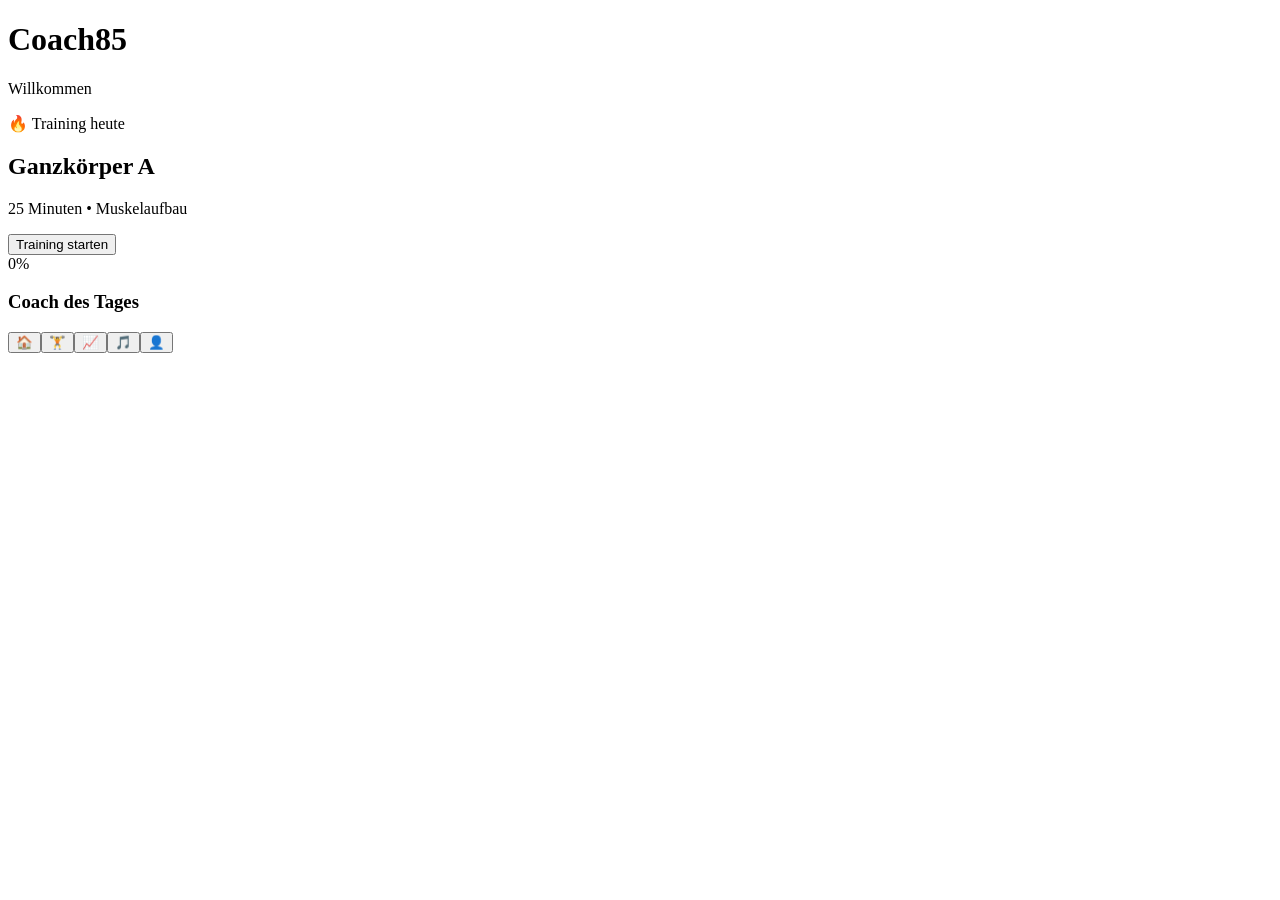
==== index.html @ 0d10506b "Add files via upload" ====
<!DOCTYPE html><html lang="de"><head><meta charset="UTF-8"><meta name="viewport" content="width=device-width,initial-scale=1"><title>Coach85</title><link rel="manifest" href="manifest.json"><link rel="stylesheet" href="css/style.css"><link rel="stylesheet" href="css/dashboard.css"></head><body><header id="appHeader"><h1>Coach85</h1><p id="greeting">Willkommen</p><span id="today"></span></header><main id="dashboard"><section id="heroCard"><div><span class="badge">🔥 Training heute</span><h2>Ganzkörper A</h2><p>25 Minuten • Muskelaufbau</p><button id="startTraining">Training starten</button></div><div id="progressRing"><span>0%</span></div></section><section id="quickActions"></section><section id="statsGrid"></section><section id="coachCard"><h3>Coach des Tages</h3><p id="coachTip"></p></section></main><nav id="bottomNavigation"><button class="active">🏠</button><button>🏋️</button><button>📈</button><button>🎵</button><button>👤</button></nav><script src="js/dashboard.js"></script><script src="js/app.js"></script></body></html>
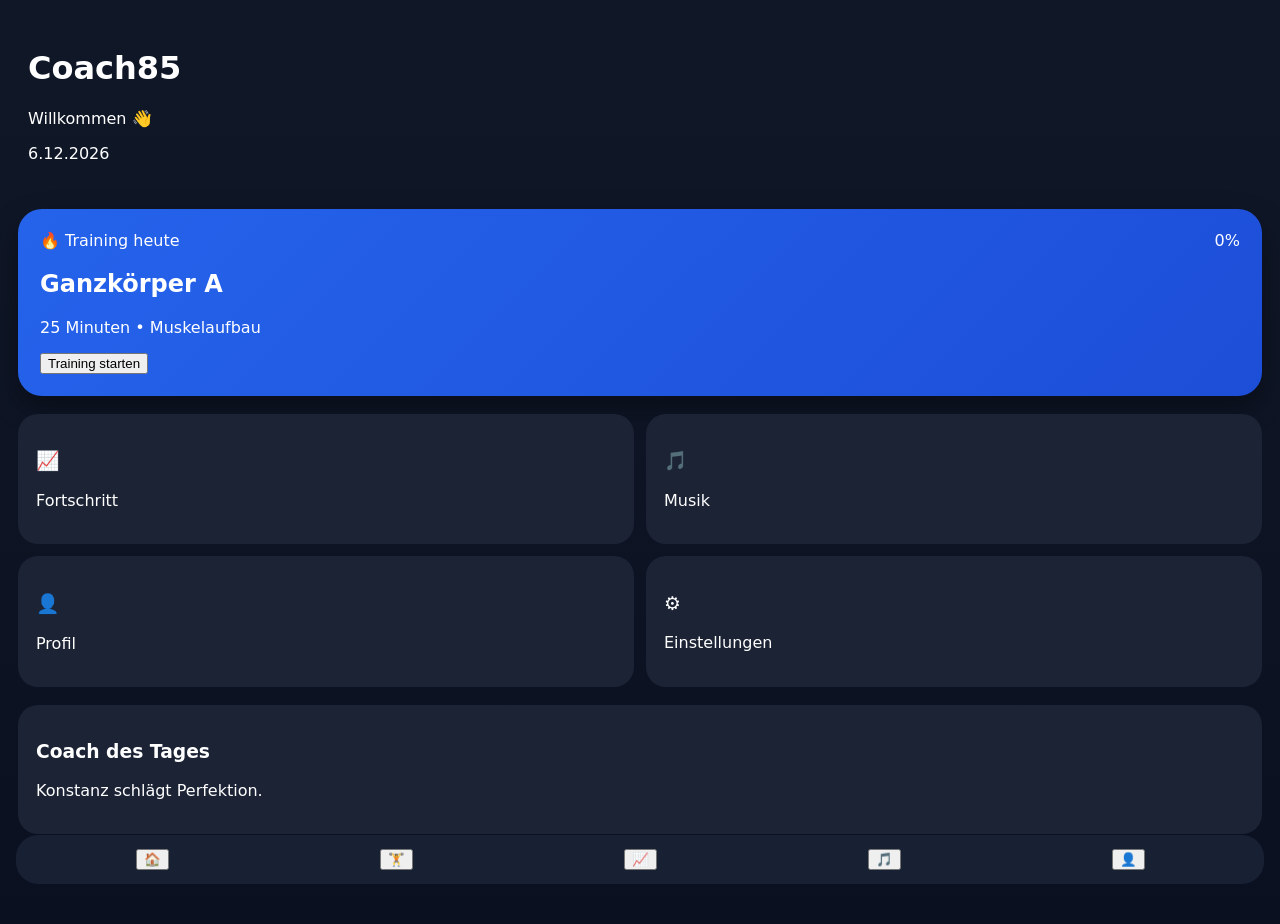
==== commit 30ce628b: "Add files via upload" ====
--- a/index.html
+++ b/index.html
@@ -1 +1 @@
-<!DOCTYPE html><html lang="de"><head><meta charset="UTF-8"><meta name="viewport" content="width=device-width,initial-scale=1"><title>Coach85</title><link rel="manifest" href="manifest.json"><link rel="stylesheet" href="css/style.css"><link rel="stylesheet" href="css/dashboard.css"></head><body><header id="appHeader"><h1>Coach85</h1><p id="greeting">Willkommen</p><span id="today"></span></header><main id="dashboard"><section id="heroCard"><div><span class="badge">🔥 Training heute</span><h2>Ganzkörper A</h2><p>25 Minuten • Muskelaufbau</p><button id="startTraining">Training starten</button></div><div id="progressRing"><span>0%</span></div></section><section id="quickActions"></section><section id="statsGrid"></section><section id="coachCard"><h3>Coach des Tages</h3><p id="coachTip"></p></section></main><nav id="bottomNavigation"><button class="active">🏠</button><button>🏋️</button><button>📈</button><button>🎵</button><button>👤</button></nav><script src="js/dashboard.js"></script><script src="js/app.js"></script></body></html>+<!DOCTYPE html><html lang='de'><head><meta charset='UTF-8'><meta name='viewport' content='width=device-width,initial-scale=1'><title>Coach85</title><link rel='manifest' href='manifest.json'><link rel='stylesheet' href='style.css'><link rel='stylesheet' href='dashboard.css'></head><body><header id='appHeader'><h1>Coach85</h1><p id='greeting'>Willkommen</p><span id='today'></span></header><main id='dashboard'><section id='heroCard'><div><span class='badge'>🔥 Training heute</span><h2>Ganzkörper A</h2><p>25 Minuten • Muskelaufbau</p><button id='startTraining'>Training starten</button></div><div id='progressRing'>0%</div></section><section id='quickActions'></section><section id='statsGrid'></section><section id='coachCard'><h3>Coach des Tages</h3><p id='coachTip'></p></section></main><nav id='bottomNavigation'><button class='active'>🏠</button><button>🏋️</button><button>📈</button><button>🎵</button><button>👤</button></nav><script src='dashboard.js'></script><script src='app.js'></script></body></html>
--- a/style.css
+++ b/style.css
@@ -0,0 +1 @@
+:root{--bg:#0b1020;--card:#1b2335;--a:#3b82f6}body{margin:0;background:linear-gradient(#101828,#0b1020);color:#fff;font-family:system-ui}#appHeader{padding:28px}#dashboard{padding:18px 18px 90px}#heroCard{display:flex;justify-content:space-between;background:linear-gradient(135deg,#2563eb,#1d4ed8);padding:22px;border-radius:24px}#quickActions,#statsGrid{display:grid;grid-template-columns:repeat(2,1fr);gap:12px;margin-top:18px}.card,#coachCard{background:var(--card);padding:18px;border-radius:20px}#bottomNavigation{position:fixed;left:16px;right:16px;bottom:16px;display:flex;justify-content:space-around;background:#182033;padding:14px;border-radius:22px}
--- a/dashboard.css
+++ b/dashboard.css
@@ -0,0 +1 @@
+#heroCard{box-shadow:0 12px 28px rgba(0,0,0,.35)}.card{transition:.2s}.card:hover{transform:translateY(-2px)}
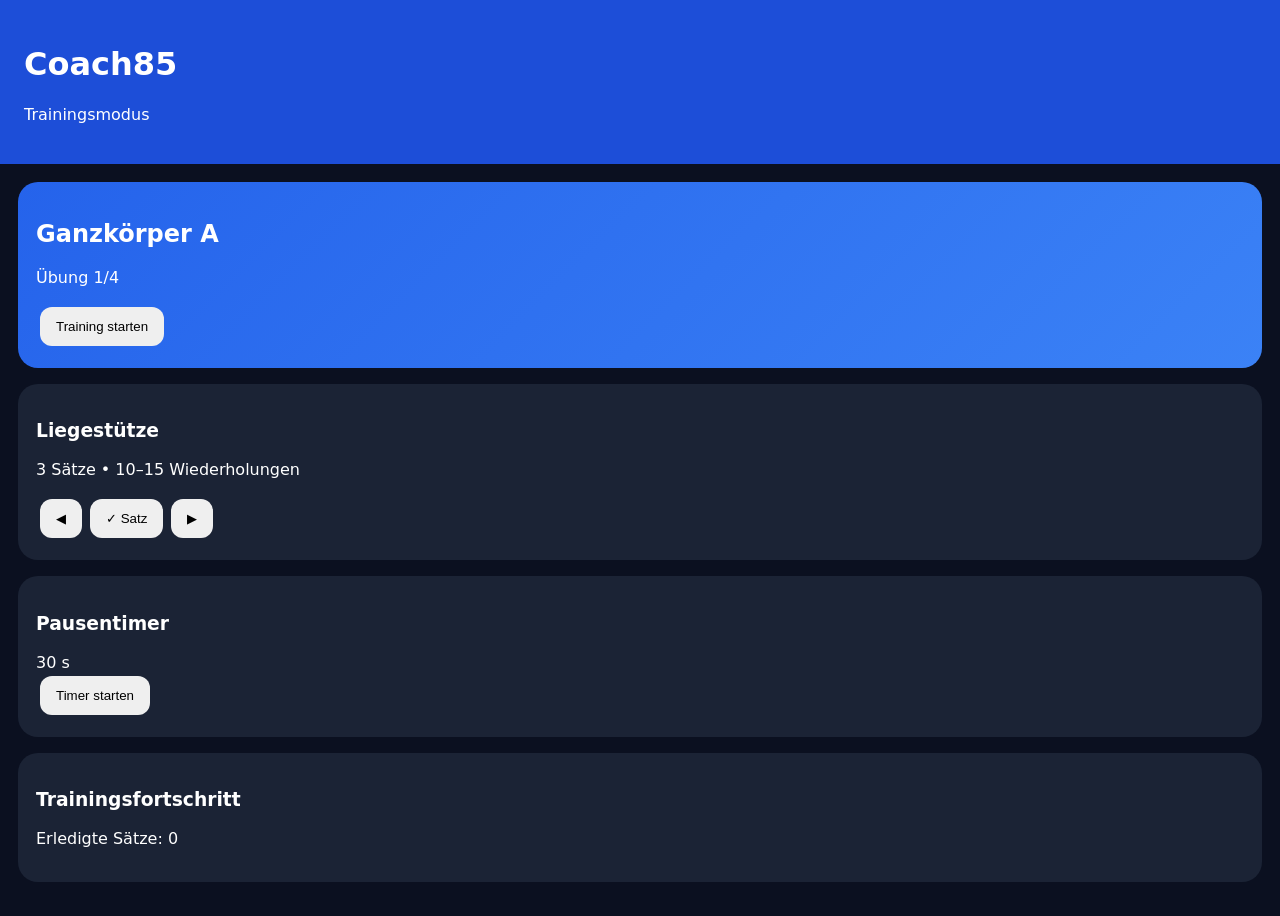
==== commit d8143990: "Add files via upload" ====
--- a/index.html
+++ b/index.html
@@ -1 +1 @@
-<!DOCTYPE html><html lang='de'><head><meta charset='UTF-8'><meta name='viewport' content='width=device-width,initial-scale=1'><title>Coach85</title><link rel='manifest' href='manifest.json'><link rel='stylesheet' href='style.css'><link rel='stylesheet' href='dashboard.css'></head><body><header id='appHeader'><h1>Coach85</h1><p id='greeting'>Willkommen</p><span id='today'></span></header><main id='dashboard'><section id='heroCard'><div><span class='badge'>🔥 Training heute</span><h2>Ganzkörper A</h2><p>25 Minuten • Muskelaufbau</p><button id='startTraining'>Training starten</button></div><div id='progressRing'>0%</div></section><section id='quickActions'></section><section id='statsGrid'></section><section id='coachCard'><h3>Coach des Tages</h3><p id='coachTip'></p></section></main><nav id='bottomNavigation'><button class='active'>🏠</button><button>🏋️</button><button>📈</button><button>🎵</button><button>👤</button></nav><script src='dashboard.js'></script><script src='app.js'></script></body></html>+<!DOCTYPE html><html lang='de'><head><meta charset='UTF-8'><meta name='viewport' content='width=device-width,initial-scale=1'><title>Coach85 Modul2</title><link rel='stylesheet' href='style.css'><link rel='stylesheet' href='dashboard.css'></head><body><header id='appHeader'><h1>Coach85</h1><p>Trainingsmodus</p></header><main><section id='heroCard'><h2>Ganzkörper A</h2><p>Übung <span id='current'>1</span>/4</p><button id='startTraining'>Training starten</button></section><section class='card'><h3 id='exerciseName'>Liegestütze</h3><p>3 Sätze • 10–15 Wiederholungen</p><div><button id='prev'>◀</button><button id='done'>✓ Satz</button><button id='next'>▶</button></div></section><section class='card'><h3>Pausentimer</h3><div id='timer'>30 s</div><button id='startTimer'>Timer starten</button></section><section class='card'><h3>Trainingsfortschritt</h3><p>Erledigte Sätze: <span id='setsDone'>0</span></p></section></main><script src='training.js'></script><script src='app.js'></script></body></html>
--- a/style.css
+++ b/style.css
@@ -1 +1 @@
-:root{--bg:#0b1020;--card:#1b2335;--a:#3b82f6}body{margin:0;background:linear-gradient(#101828,#0b1020);color:#fff;font-family:system-ui}#appHeader{padding:28px}#dashboard{padding:18px 18px 90px}#heroCard{display:flex;justify-content:space-between;background:linear-gradient(135deg,#2563eb,#1d4ed8);padding:22px;border-radius:24px}#quickActions,#statsGrid{display:grid;grid-template-columns:repeat(2,1fr);gap:12px;margin-top:18px}.card,#coachCard{background:var(--card);padding:18px;border-radius:20px}#bottomNavigation{position:fixed;left:16px;right:16px;bottom:16px;display:flex;justify-content:space-around;background:#182033;padding:14px;border-radius:22px}+body{margin:0;font-family:system-ui;background:#0b1020;color:#fff}#appHeader{padding:24px;background:#1d4ed8}main{padding:18px}.card,#heroCard{background:#1b2335;padding:18px;border-radius:20px;margin-bottom:16px}button{padding:12px 16px;border:none;border-radius:12px;margin:4px}
--- a/dashboard.css
+++ b/dashboard.css
@@ -1 +1 @@
-#heroCard{box-shadow:0 12px 28px rgba(0,0,0,.35)}.card{transition:.2s}.card:hover{transform:translateY(-2px)}+#heroCard{background:linear-gradient(135deg,#2563eb,#3b82f6)}
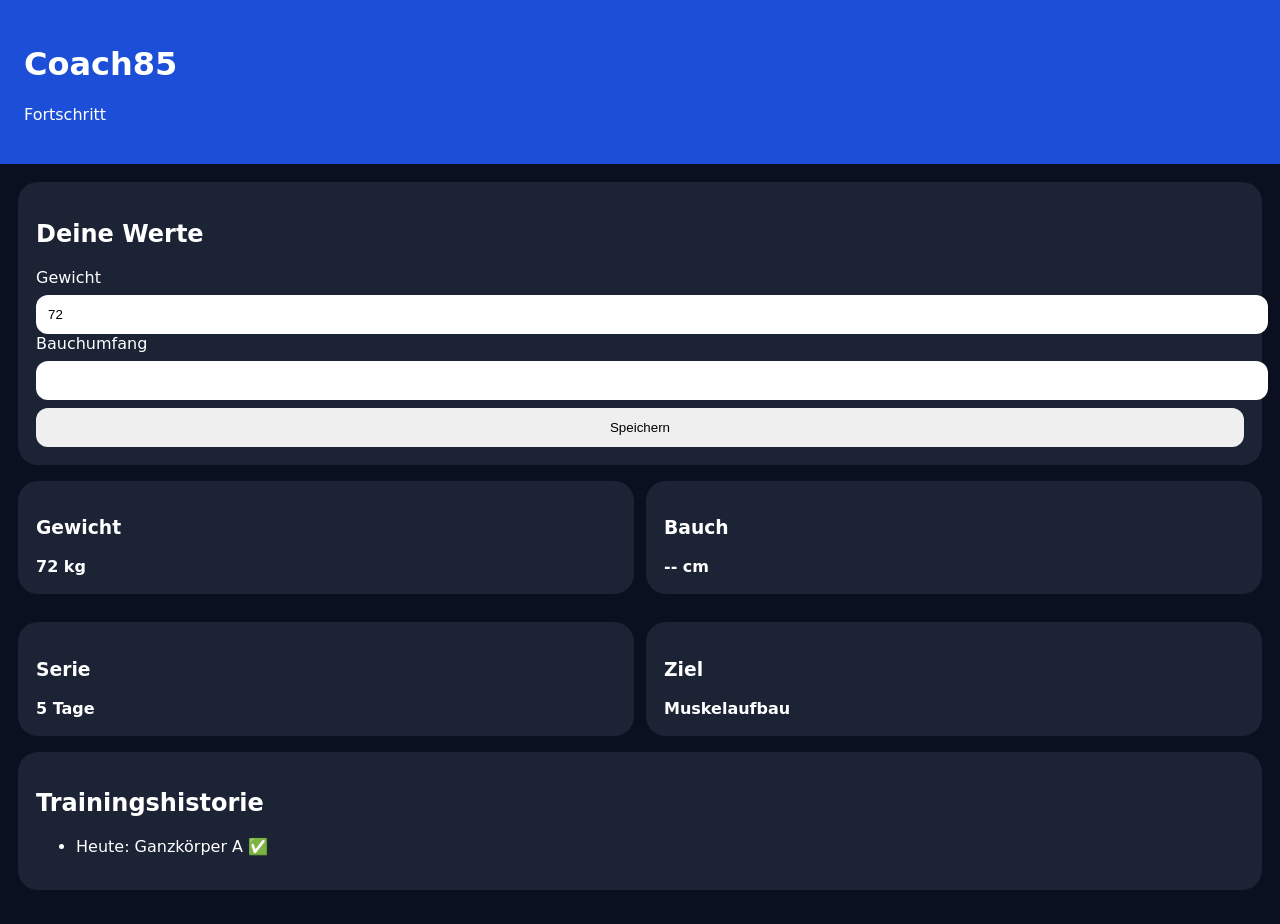
==== commit 9361ae4a: "Add files via upload" ====
--- a/index.html
+++ b/index.html
@@ -1 +1 @@
-<!DOCTYPE html><html lang='de'><head><meta charset='UTF-8'><meta name='viewport' content='width=device-width,initial-scale=1'><title>Coach85 Modul2</title><link rel='stylesheet' href='style.css'><link rel='stylesheet' href='dashboard.css'></head><body><header id='appHeader'><h1>Coach85</h1><p>Trainingsmodus</p></header><main><section id='heroCard'><h2>Ganzkörper A</h2><p>Übung <span id='current'>1</span>/4</p><button id='startTraining'>Training starten</button></section><section class='card'><h3 id='exerciseName'>Liegestütze</h3><p>3 Sätze • 10–15 Wiederholungen</p><div><button id='prev'>◀</button><button id='done'>✓ Satz</button><button id='next'>▶</button></div></section><section class='card'><h3>Pausentimer</h3><div id='timer'>30 s</div><button id='startTimer'>Timer starten</button></section><section class='card'><h3>Trainingsfortschritt</h3><p>Erledigte Sätze: <span id='setsDone'>0</span></p></section></main><script src='training.js'></script><script src='app.js'></script></body></html>+<!doctype html><html lang='de'><head><meta charset='utf-8'><meta name='viewport' content='width=device-width,initial-scale=1'><title>Coach85 Modul3</title><link rel='stylesheet' href='style.css'></head><body><header><h1>Coach85</h1><p>Fortschritt</p></header><main><section class='card'><h2>Deine Werte</h2><label>Gewicht <input id='weight' type='number' value='72'></label><label>Bauchumfang <input id='waist' type='number'></label><button id='save'>Speichern</button></section><section class='grid'><div class='card'><h3>Gewicht</h3><strong id='wOut'>72 kg</strong></div><div class='card'><h3>Bauch</h3><strong id='waOut'>-- cm</strong></div><div class='card'><h3>Serie</h3><strong id='streak'>5 Tage</strong></div><div class='card'><h3>Ziel</h3><strong>Muskelaufbau</strong></div></section><section class='card'><h2>Trainingshistorie</h2><ul id='history'><li>Heute: Ganzkörper A ✅</li></ul></section></main><script src='progress.js'></script></body></html>
--- a/style.css
+++ b/style.css
@@ -1 +1 @@
-body{margin:0;font-family:system-ui;background:#0b1020;color:#fff}#appHeader{padding:24px;background:#1d4ed8}main{padding:18px}.card,#heroCard{background:#1b2335;padding:18px;border-radius:20px;margin-bottom:16px}button{padding:12px 16px;border:none;border-radius:12px;margin:4px}+body{margin:0;background:#0b1020;color:#fff;font-family:system-ui}header{padding:24px;background:#1d4ed8}main{padding:18px}.card{background:#1b2335;border-radius:20px;padding:18px;margin-bottom:16px}.grid{display:grid;grid-template-columns:1fr 1fr;gap:12px}input,button{width:100%;padding:12px;margin-top:8px;border-radius:12px;border:none}
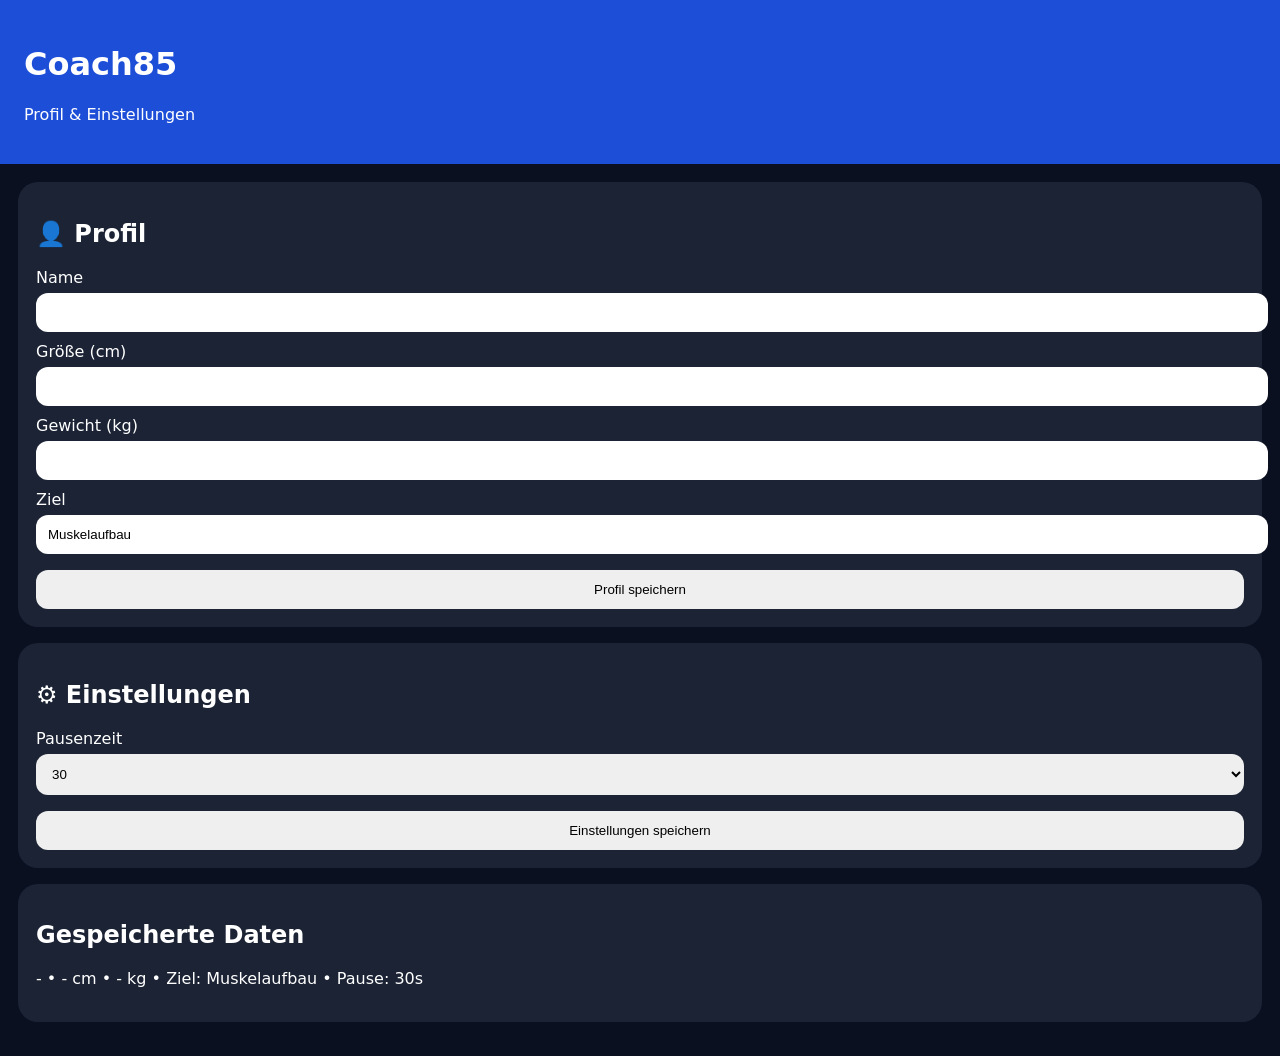
==== commit 5d564187: "Add files via upload" ====
--- a/index.html
+++ b/index.html
@@ -1 +1 @@
-<!doctype html><html lang='de'><head><meta charset='utf-8'><meta name='viewport' content='width=device-width,initial-scale=1'><title>Coach85 Modul3</title><link rel='stylesheet' href='style.css'></head><body><header><h1>Coach85</h1><p>Fortschritt</p></header><main><section class='card'><h2>Deine Werte</h2><label>Gewicht <input id='weight' type='number' value='72'></label><label>Bauchumfang <input id='waist' type='number'></label><button id='save'>Speichern</button></section><section class='grid'><div class='card'><h3>Gewicht</h3><strong id='wOut'>72 kg</strong></div><div class='card'><h3>Bauch</h3><strong id='waOut'>-- cm</strong></div><div class='card'><h3>Serie</h3><strong id='streak'>5 Tage</strong></div><div class='card'><h3>Ziel</h3><strong>Muskelaufbau</strong></div></section><section class='card'><h2>Trainingshistorie</h2><ul id='history'><li>Heute: Ganzkörper A ✅</li></ul></section></main><script src='progress.js'></script></body></html>+<!doctype html><html lang='de'><head><meta charset='utf-8'><meta name='viewport' content='width=device-width,initial-scale=1'><title>Coach85 Modul4</title><link rel='stylesheet' href='style.css'></head><body><header><h1>Coach85</h1><p>Profil & Einstellungen</p></header><main><section class='card'><h2>👤 Profil</h2><label>Name<input id='name'></label><label>Größe (cm)<input id='height' type='number'></label><label>Gewicht (kg)<input id='weight' type='number'></label><label>Ziel<input id='goal' value='Muskelaufbau'></label><button id='saveProfile'>Profil speichern</button></section><section class='card'><h2>⚙️ Einstellungen</h2><label>Pausenzeit<select id='pause'><option>30</option><option>60</option><option>90</option></select></label><button id='saveSettings'>Einstellungen speichern</button></section><section class='card'><h2>Gespeicherte Daten</h2><p id='summary'>Noch keine Daten.</p></section></main><script src='profile.js'></script></body></html>
--- a/style.css
+++ b/style.css
@@ -1 +1 @@
-body{margin:0;background:#0b1020;color:#fff;font-family:system-ui}header{padding:24px;background:#1d4ed8}main{padding:18px}.card{background:#1b2335;border-radius:20px;padding:18px;margin-bottom:16px}.grid{display:grid;grid-template-columns:1fr 1fr;gap:12px}input,button{width:100%;padding:12px;margin-top:8px;border-radius:12px;border:none}+body{margin:0;background:#0b1020;color:#fff;font-family:system-ui}header{padding:24px;background:#1d4ed8}main{padding:18px}.card{background:#1b2335;border-radius:20px;padding:18px;margin-bottom:16px}label{display:block;margin:10px 0}input,select,button{width:100%;padding:12px;border:none;border-radius:12px;margin-top:6px}
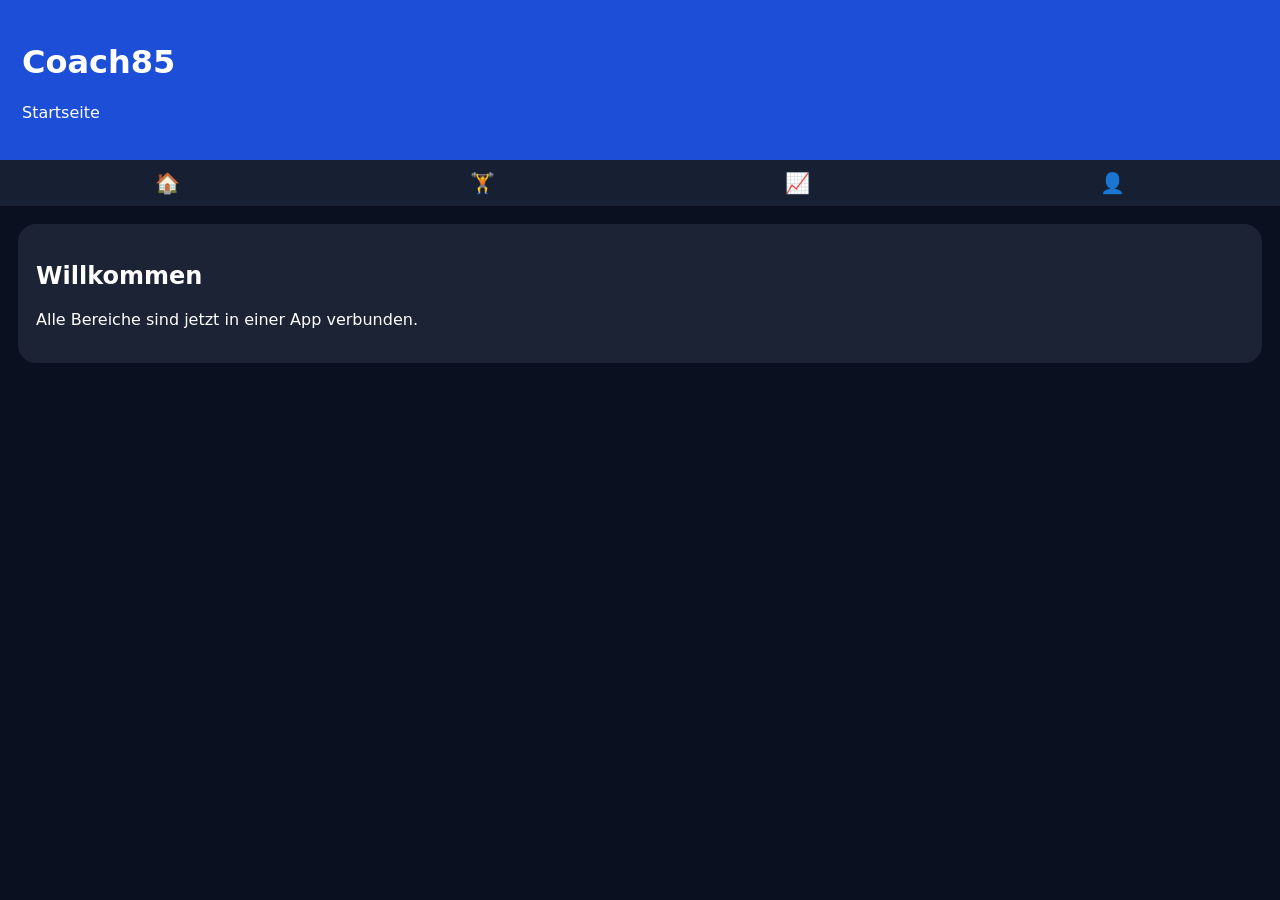
==== commit 01482afc: "Add files via upload" ====
--- a/index.html
+++ b/index.html
@@ -1 +1 @@
-<!doctype html><html lang='de'><head><meta charset='utf-8'><meta name='viewport' content='width=device-width,initial-scale=1'><title>Coach85 Modul4</title><link rel='stylesheet' href='style.css'></head><body><header><h1>Coach85</h1><p>Profil & Einstellungen</p></header><main><section class='card'><h2>👤 Profil</h2><label>Name<input id='name'></label><label>Größe (cm)<input id='height' type='number'></label><label>Gewicht (kg)<input id='weight' type='number'></label><label>Ziel<input id='goal' value='Muskelaufbau'></label><button id='saveProfile'>Profil speichern</button></section><section class='card'><h2>⚙️ Einstellungen</h2><label>Pausenzeit<select id='pause'><option>30</option><option>60</option><option>90</option></select></label><button id='saveSettings'>Einstellungen speichern</button></section><section class='card'><h2>Gespeicherte Daten</h2><p id='summary'>Noch keine Daten.</p></section></main><script src='profile.js'></script></body></html>+<!doctype html><html lang="de"><head><meta charset="utf-8"><meta name="viewport" content="width=device-width,initial-scale=1"><title>Coach85 Modul5</title><link rel="stylesheet" href="style.css"></head><body><header><h1>Coach85</h1><p>Startseite</p></header><nav class="tabs"><button data-page="home">🏠</button><button data-page="training">🏋️</button><button data-page="progress">📈</button><button data-page="profile">👤</button></nav><main><section id="home" class="page active"><div class="card"><h2>Willkommen</h2><p>Alle Bereiche sind jetzt in einer App verbunden.</p></div></section><section id="training" class="page"><div class="card"><h2>Training</h2><button id="start">Training starten</button></div></section><section id="progress" class="page"><div class="card"><h2>Fortschritt</h2><p id="weightInfo">Gewicht: 72 kg</p></div></section><section id="profile" class="page"><div class="card"><h2>Profil</h2><p id="profileInfo"></p></div></section></main><script src="app.js"></script></body></html>
--- a/style.css
+++ b/style.css
@@ -1 +1 @@
-body{margin:0;background:#0b1020;color:#fff;font-family:system-ui}header{padding:24px;background:#1d4ed8}main{padding:18px}.card{background:#1b2335;border-radius:20px;padding:18px;margin-bottom:16px}label{display:block;margin:10px 0}input,select,button{width:100%;padding:12px;border:none;border-radius:12px;margin-top:6px}+body{margin:0;background:#0b1020;color:#fff;font-family:system-ui}header{padding:22px;background:#1d4ed8}.tabs{display:flex;justify-content:space-around;background:#172033;padding:10px}.tabs button{background:none;border:none;color:#fff;font-size:20px}.page{display:none;padding:18px}.active{display:block}.card{background:#1b2335;border-radius:18px;padding:18px}
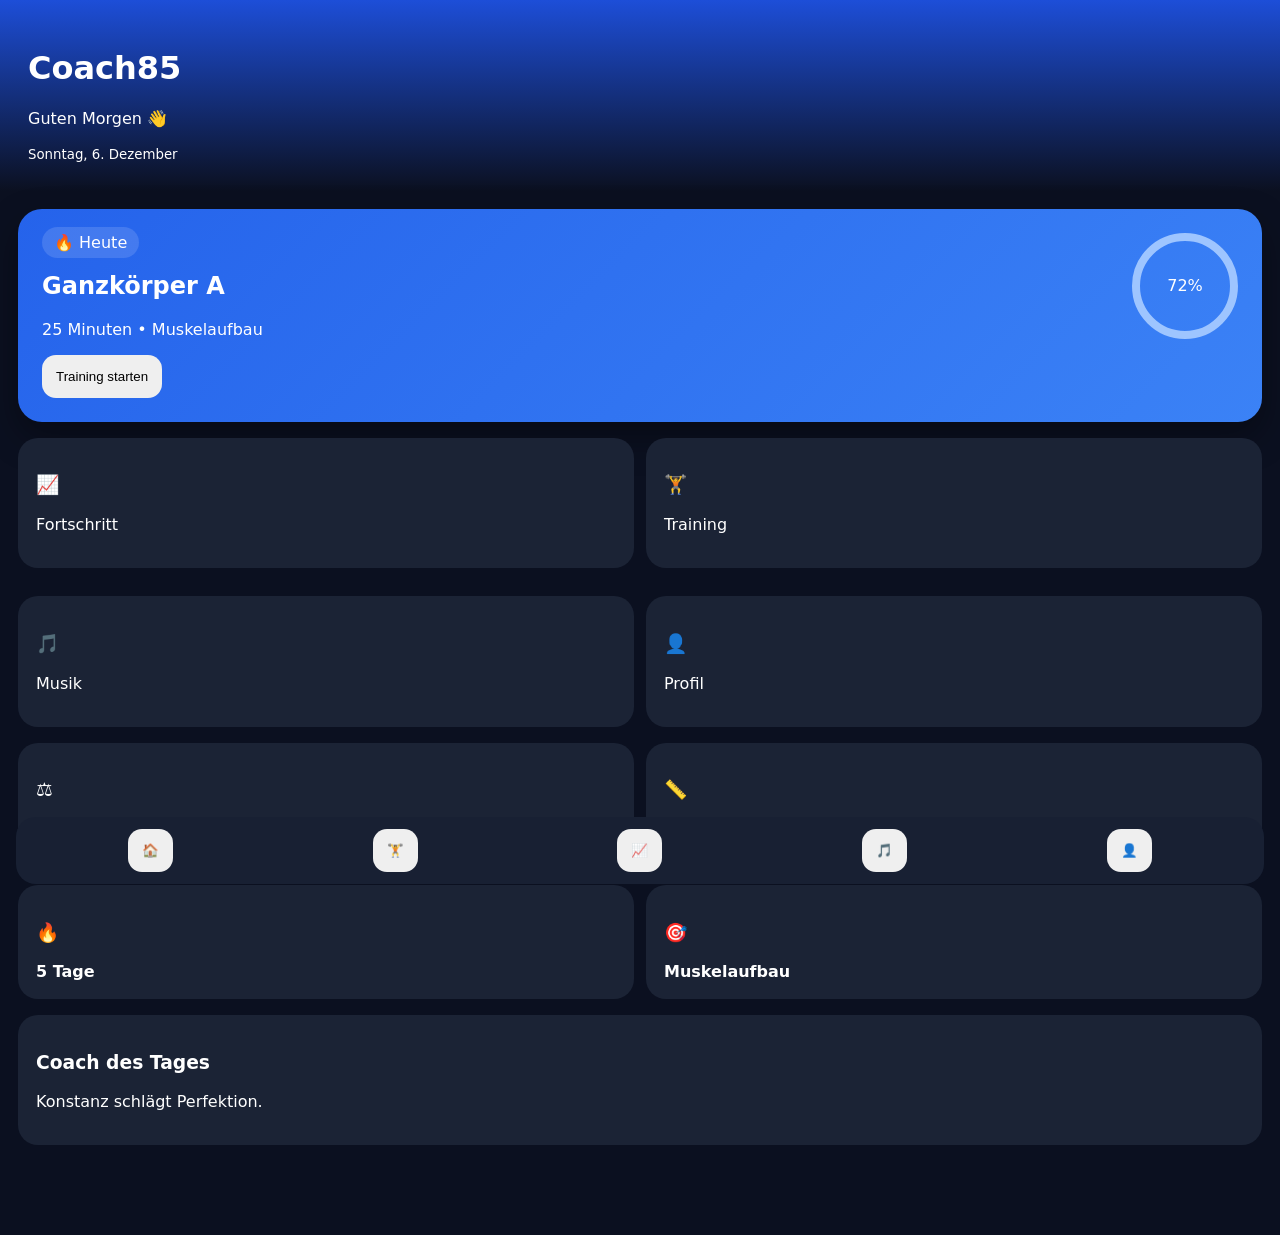
==== commit 4106cc17: "Add files via upload" ====
--- a/index.html
+++ b/index.html
@@ -1 +1 @@
-<!doctype html><html lang="de"><head><meta charset="utf-8"><meta name="viewport" content="width=device-width,initial-scale=1"><title>Coach85 Modul5</title><link rel="stylesheet" href="style.css"></head><body><header><h1>Coach85</h1><p>Startseite</p></header><nav class="tabs"><button data-page="home">🏠</button><button data-page="training">🏋️</button><button data-page="progress">📈</button><button data-page="profile">👤</button></nav><main><section id="home" class="page active"><div class="card"><h2>Willkommen</h2><p>Alle Bereiche sind jetzt in einer App verbunden.</p></div></section><section id="training" class="page"><div class="card"><h2>Training</h2><button id="start">Training starten</button></div></section><section id="progress" class="page"><div class="card"><h2>Fortschritt</h2><p id="weightInfo">Gewicht: 72 kg</p></div></section><section id="profile" class="page"><div class="card"><h2>Profil</h2><p id="profileInfo"></p></div></section></main><script src="app.js"></script></body></html>+<!doctype html><html lang='de'><head><meta charset='utf-8'><meta name='viewport' content='width=device-width,initial-scale=1'><title>Coach85 2.0</title><link rel='stylesheet' href='style.css'><link rel='stylesheet' href='dashboard.css'></head><body><header class='hero'><h1>Coach85</h1><p id='greeting'></p><small id='date'></small></header><main><section class='heroCard'><div><span class='badge'>🔥 Heute</span><h2>Ganzkörper A</h2><p>25 Minuten • Muskelaufbau</p><button id='start'>Training starten</button></div><div class='ring'><span>72%</span></div></section><section id='quick'></section><section id='stats'></section><section class='coach'><h3>Coach des Tages</h3><p id='tip'></p></section></main><nav><button>🏠</button><button>🏋️</button><button>📈</button><button>🎵</button><button>👤</button></nav><script src='dashboard.js'></script><script src='app.js'></script></body></html>
--- a/style.css
+++ b/style.css
@@ -1 +1 @@
-body{margin:0;background:#0b1020;color:#fff;font-family:system-ui}header{padding:22px;background:#1d4ed8}.tabs{display:flex;justify-content:space-around;background:#172033;padding:10px}.tabs button{background:none;border:none;color:#fff;font-size:20px}.page{display:none;padding:18px}.active{display:block}.card{background:#1b2335;border-radius:18px;padding:18px}+body{margin:0;background:#0b1020;color:#fff;font-family:system-ui}.hero{padding:28px;background:linear-gradient(180deg,#1d4ed8,#0b1020)}main{padding:18px 18px 90px}.heroCard{display:flex;justify-content:space-between;background:linear-gradient(135deg,#2563eb,#3b82f6);padding:24px;border-radius:24px;box-shadow:0 15px 35px rgba(0,0,0,.35)}.badge{background:#ffffff22;padding:6px 12px;border-radius:999px}.ring{width:90px;height:90px;border-radius:50%;border:8px solid #9ec5ff;display:flex;align-items:center;justify-content:center}.grid{display:grid;grid-template-columns:1fr 1fr;gap:12px}.card,.coach{background:#1b2335;border-radius:20px;padding:18px;margin-top:16px}button{padding:14px;border:none;border-radius:14px}nav{position:fixed;left:16px;right:16px;bottom:16px;background:#182033;padding:12px;border-radius:20px;display:flex;justify-content:space-around}
--- a/dashboard.css
+++ b/dashboard.css
@@ -0,0 +1 @@
+.heroCard{transition:.25s}.heroCard:hover{transform:translateY(-3px)}.card{transition:.2s}.card:hover{background:#26324d}.fade{animation:f .4s}@keyframes f{from{opacity:0}to{opacity:1}}
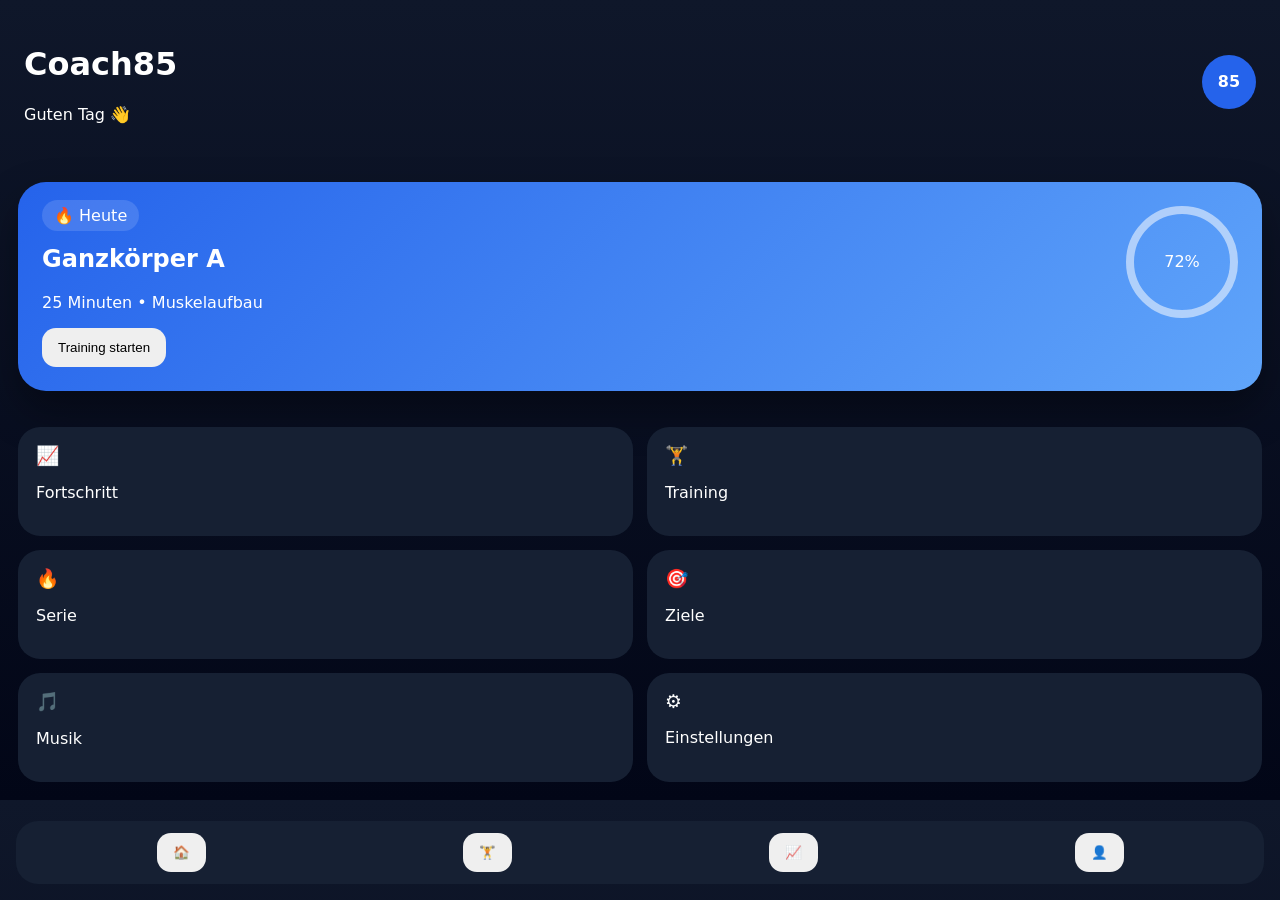
==== commit 71134a9b: "Add files via upload" ====
--- a/index.html
+++ b/index.html
@@ -1 +1 @@
-<!doctype html><html lang='de'><head><meta charset='utf-8'><meta name='viewport' content='width=device-width,initial-scale=1'><title>Coach85 2.0</title><link rel='stylesheet' href='style.css'><link rel='stylesheet' href='dashboard.css'></head><body><header class='hero'><h1>Coach85</h1><p id='greeting'></p><small id='date'></small></header><main><section class='heroCard'><div><span class='badge'>🔥 Heute</span><h2>Ganzkörper A</h2><p>25 Minuten • Muskelaufbau</p><button id='start'>Training starten</button></div><div class='ring'><span>72%</span></div></section><section id='quick'></section><section id='stats'></section><section class='coach'><h3>Coach des Tages</h3><p id='tip'></p></section></main><nav><button>🏠</button><button>🏋️</button><button>📈</button><button>🎵</button><button>👤</button></nav><script src='dashboard.js'></script><script src='app.js'></script></body></html>+<!doctype html><html lang="de"><head><meta charset="utf-8"><meta name="viewport" content="width=device-width,initial-scale=1"><title>Coach85 2.0</title><link rel="stylesheet" href="style.css"><link rel="stylesheet" href="premium.css"></head><body><header class="top"><div><h1>Coach85</h1><p id="welcome">Willkommen zurück</p></div><div class="avatar">85</div></header><main><section class="hero"><div><span class="pill">🔥 Heute</span><h2>Ganzkörper A</h2><p>25 Minuten • Muskelaufbau</p><button id="startTraining">Training starten</button></div><div class="circle"><span>72%</span></div></section><section class="cards" id="dashboardCards"></section></main><nav><button>🏠</button><button>🏋️</button><button>📈</button><button>👤</button></nav><script src="dashboard.js"></script><script src="app.js"></script></body></html>
--- a/style.css
+++ b/style.css
@@ -1 +1 @@
-body{margin:0;background:#0b1020;color:#fff;font-family:system-ui}.hero{padding:28px;background:linear-gradient(180deg,#1d4ed8,#0b1020)}main{padding:18px 18px 90px}.heroCard{display:flex;justify-content:space-between;background:linear-gradient(135deg,#2563eb,#3b82f6);padding:24px;border-radius:24px;box-shadow:0 15px 35px rgba(0,0,0,.35)}.badge{background:#ffffff22;padding:6px 12px;border-radius:999px}.ring{width:90px;height:90px;border-radius:50%;border:8px solid #9ec5ff;display:flex;align-items:center;justify-content:center}.grid{display:grid;grid-template-columns:1fr 1fr;gap:12px}.card,.coach{background:#1b2335;border-radius:20px;padding:18px;margin-top:16px}button{padding:14px;border:none;border-radius:14px}nav{position:fixed;left:16px;right:16px;bottom:16px;background:#182033;padding:12px;border-radius:20px;display:flex;justify-content:space-around}+body{margin:0;font-family:system-ui;background:linear-gradient(#0f172a,#020617);color:#fff}.top{display:flex;justify-content:space-between;align-items:center;padding:24px}.avatar{width:54px;height:54px;border-radius:50%;background:#2563eb;display:flex;align-items:center;justify-content:center;font-weight:700}.hero{margin:18px;background:linear-gradient(135deg,#2563eb,#60a5fa);padding:24px;border-radius:28px;display:flex;justify-content:space-between;box-shadow:0 20px 40px rgba(0,0,0,.35)}.pill{background:#ffffff22;padding:6px 12px;border-radius:999px}.circle{width:96px;height:96px;border-radius:50%;border:8px solid #fff8;display:flex;align-items:center;justify-content:center}.cards{display:grid;grid-template-columns:repeat(2,1fr);gap:14px;padding:18px}.card{background:#162033;border-radius:22px;padding:18px}.card h3{margin:0 0 8px}button{border:none;border-radius:14px;padding:12px 16px}nav{position:fixed;left:16px;right:16px;bottom:16px;background:#162033;border-radius:22px;padding:12px;display:flex;justify-content:space-around}
--- a/premium.css
+++ b/premium.css
@@ -0,0 +1 @@
+.hero,.card{backdrop-filter:blur(18px)}.card{transition:.25s}.card:hover{transform:translateY(-4px);background:#22304b}@keyframes fade{from{opacity:0;transform:translateY(10px)}to{opacity:1;transform:none}}.card{animation:fade .4s}
